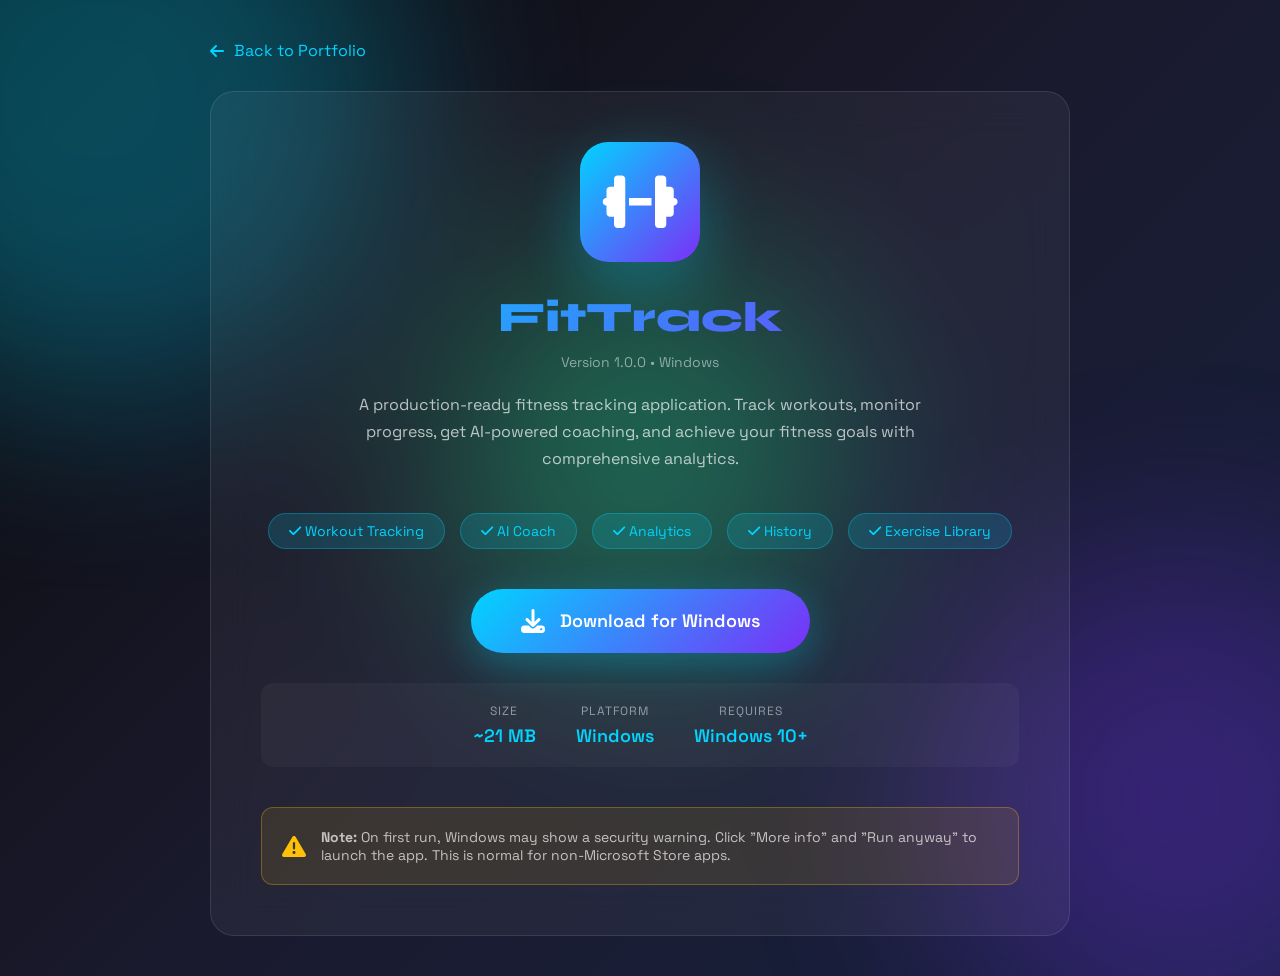
==== fittrack/index.html @ 3ef0afb6 "Added FitTrack app to portfolio" ====
<!DOCTYPE html>
<html lang="en">
<head>
  <meta charset="UTF-8">
  <meta name="viewport" content="width=device-width, initial-scale=1.0">
  <title>FitTrack - Download | AA Elements</title>
  <link rel="icon" type="image/x-icon" href="../favicon.ico">
  <link rel="icon" type="image/png" sizes="32x32" href="../favicon-32x32.png">
  <link href="https://fonts.googleapis.com/css2?family=Space+Grotesk:wght@300;400;500;600;700&family=Syne:wght@400;500;600;700;800&display=swap" rel="stylesheet">
  <link rel="stylesheet" href="https://cdnjs.cloudflare.com/ajax/libs/font-awesome/6.5.1/css/all.min.css">
  <style>
    * {
      margin: 0;
      padding: 0;
      box-sizing: border-box;
    }

    body {
      font-family: 'Space Grotesk', sans-serif;
      background: linear-gradient(135deg, #0a0a0a 0%, #1a1a2e 50%, #16213e 100%);
      min-height: 100vh;
      color: #fff;
      overflow-x: hidden;
    }

    .bg-shapes {
      position: fixed;
      top: 0;
      left: 0;
      width: 100%;
      height: 100%;
      pointer-events: none;
      z-index: 0;
    }

    .blob {
      position: absolute;
      border-radius: 50%;
      filter: blur(100px);
      opacity: 0.3;
      animation: float 20s infinite ease-in-out;
    }

    .blob-1 {
      width: 600px;
      height: 600px;
      background: #00d4ff;
      top: -200px;
      left: -200px;
      animation-delay: 0s;
    }

    .blob-2 {
      width: 500px;
      height: 500px;
      background: #7b2ff7;
      bottom: -150px;
      right: -150px;
      animation-delay: -5s;
    }

    .blob-3 {
      width: 400px;
      height: 400px;
      background: #00ff88;
      top: 50%;
      left: 50%;
      transform: translate(-50%, -50%);
      animation-delay: -10s;
    }

    @keyframes float {
      0%, 100% { transform: translate(0, 0) scale(1); }
      25% { transform: translate(50px, -50px) scale(1.1); }
      50% { transform: translate(-30px, 30px) scale(0.9); }
      75% { transform: translate(-50px, -30px) scale(1.05); }
    }

    .container {
      max-width: 900px;
      margin: 0 auto;
      padding: 40px 20px;
      position: relative;
      z-index: 1;
    }

    .back-btn {
      display: inline-flex;
      align-items: center;
      gap: 10px;
      color: #00d4ff;
      text-decoration: none;
      font-size: 16px;
      margin-bottom: 30px;
      transition: all 0.3s ease;
    }

    .back-btn:hover {
      color: #fff;
      transform: translateX(-5px);
    }

    .download-card {
      background: rgba(255, 255, 255, 0.05);
      backdrop-filter: blur(20px);
      border: 1px solid rgba(255, 255, 255, 0.1);
      border-radius: 24px;
      padding: 50px;
      text-align: center;
      animation: fadeInUp 0.8s ease forwards;
    }

    @keyframes fadeInUp {
      from {
        opacity: 0;
        transform: translateY(30px);
      }
      to {
        opacity: 1;
        transform: translateY(0);
      }
    }

    .app-icon {
      width: 120px;
      height: 120px;
      background: linear-gradient(135deg, #00d4ff, #7b2ff7);
      border-radius: 28px;
      display: flex;
      align-items: center;
      justify-content: center;
      margin: 0 auto 30px;
      box-shadow: 0 20px 60px rgba(0, 212, 255, 0.3);
    }

    .app-icon i {
      font-size: 60px;
      color: #fff;
    }

    h1 {
      font-family: 'Syne', sans-serif;
      font-size: 42px;
      font-weight: 800;
      margin-bottom: 10px;
      background: linear-gradient(135deg, #00d4ff, #7b2ff7);
      -webkit-background-clip: text;
      -webkit-text-fill-color: transparent;
      background-clip: text;
    }

    .version {
      color: rgba(255, 255, 255, 0.5);
      font-size: 14px;
      margin-bottom: 20px;
    }

    .description {
      color: rgba(255, 255, 255, 0.7);
      font-size: 16px;
      line-height: 1.7;
      max-width: 600px;
      margin: 0 auto 40px;
    }

    .features {
      display: flex;
      flex-wrap: wrap;
      justify-content: center;
      gap: 15px;
      margin-bottom: 40px;
    }

    .feature-tag {
      background: rgba(0, 212, 255, 0.15);
      border: 1px solid rgba(0, 212, 255, 0.3);
      padding: 8px 20px;
      border-radius: 50px;
      font-size: 14px;
      color: #00d4ff;
    }

    .download-btn {
      display: inline-flex;
      align-items: center;
      gap: 15px;
      background: linear-gradient(135deg, #00d4ff, #7b2ff7);
      color: #fff;
      text-decoration: none;
      padding: 20px 50px;
      border-radius: 60px;
      font-size: 18px;
      font-weight: 600;
      transition: all 0.3s ease;
      box-shadow: 0 10px 40px rgba(0, 212, 255, 0.3);
    }

    .download-btn:hover {
      transform: translateY(-3px);
      box-shadow: 0 15px 50px rgba(0, 212, 255, 0.5);
    }

    .download-btn i {
      font-size: 24px;
    }

    .file-info {
      margin-top: 30px;
      padding: 20px;
      background: rgba(255, 255, 255, 0.03);
      border-radius: 12px;
      display: flex;
      justify-content: center;
      gap: 40px;
      flex-wrap: wrap;
    }

    .info-item {
      text-align: center;
    }

    .info-item .label {
      font-size: 12px;
      color: rgba(255, 255, 255, 0.5);
      text-transform: uppercase;
      letter-spacing: 1px;
      margin-bottom: 5px;
    }

    .info-item .value {
      font-size: 18px;
      font-weight: 600;
      color: #00d4ff;
    }

    .warning {
      margin-top: 40px;
      padding: 20px;
      background: rgba(255, 193, 7, 0.1);
      border: 1px solid rgba(255, 193, 7, 0.3);
      border-radius: 12px;
      display: flex;
      align-items: center;
      gap: 15px;
    }

    .warning i {
      font-size: 24px;
      color: #ffc107;
    }

    .warning p {
      color: rgba(255, 255, 255, 0.7);
      font-size: 14px;
      text-align: left;
    }

    @media (max-width: 768px) {
      h1 {
        font-size: 32px;
      }

      .download-card {
        padding: 30px 20px;
      }

      .app-icon {
        width: 100px;
        height: 100px;
        border-radius: 24px;
      }

      .app-icon i {
        font-size: 50px;
      }

      .download-btn {
        padding: 15px 35px;
        font-size: 16px;
      }
    }
  </style>
</head>
<body>
  <div class="bg-shapes">
    <div class="blob blob-1"></div>
    <div class="blob blob-2"></div>
    <div class="blob blob-3"></div>
  </div>

  <div class="container">
    <a href="../index.html#projects" class="back-btn">
      <i class="fas fa-arrow-left"></i>
      Back to Portfolio
    </a>

    <div class="download-card">
      <div class="app-icon">
        <i class="fas fa-dumbbell"></i>
      </div>

      <h1>FitTrack</h1>
      <p class="version">Version 1.0.0 • Windows</p>

      <p class="description">
        A production-ready fitness tracking application. Track workouts, monitor progress, 
        get AI-powered coaching, and achieve your fitness goals with comprehensive analytics.
      </p>

      <div class="features">
        <span class="feature-tag"><i class="fas fa-check"></i> Workout Tracking</span>
        <span class="feature-tag"><i class="fas fa-check"></i> AI Coach</span>
        <span class="feature-tag"><i class="fas fa-check"></i> Analytics</span>
        <span class="feature-tag"><i class="fas fa-check"></i> History</span>
        <span class="feature-tag"><i class="fas fa-check"></i> Exercise Library</span>
      </div>

      <a href="fittrack.exe" download class="download-btn">
        <i class="fas fa-download"></i>
        Download for Windows
      </a>

      <div class="file-info">
        <div class="info-item">
          <div class="label">Size</div>
          <div class="value">~21 MB</div>
        </div>
        <div class="info-item">
          <div class="label">Platform</div>
          <div class="value">Windows</div>
        </div>
        <div class="info-item">
          <div class="label">Requires</div>
          <div class="value">Windows 10+</div>
        </div>
      </div>

      <div class="warning">
        <i class="fas fa-exclamation-triangle"></i>
        <p>
          <strong>Note:</strong> On first run, Windows may show a security warning. Click "More info" 
          and "Run anyway" to launch the app. This is normal for non-Microsoft Store apps.
        </p>
      </div>
    </div>
  </div>
</body>
</html>
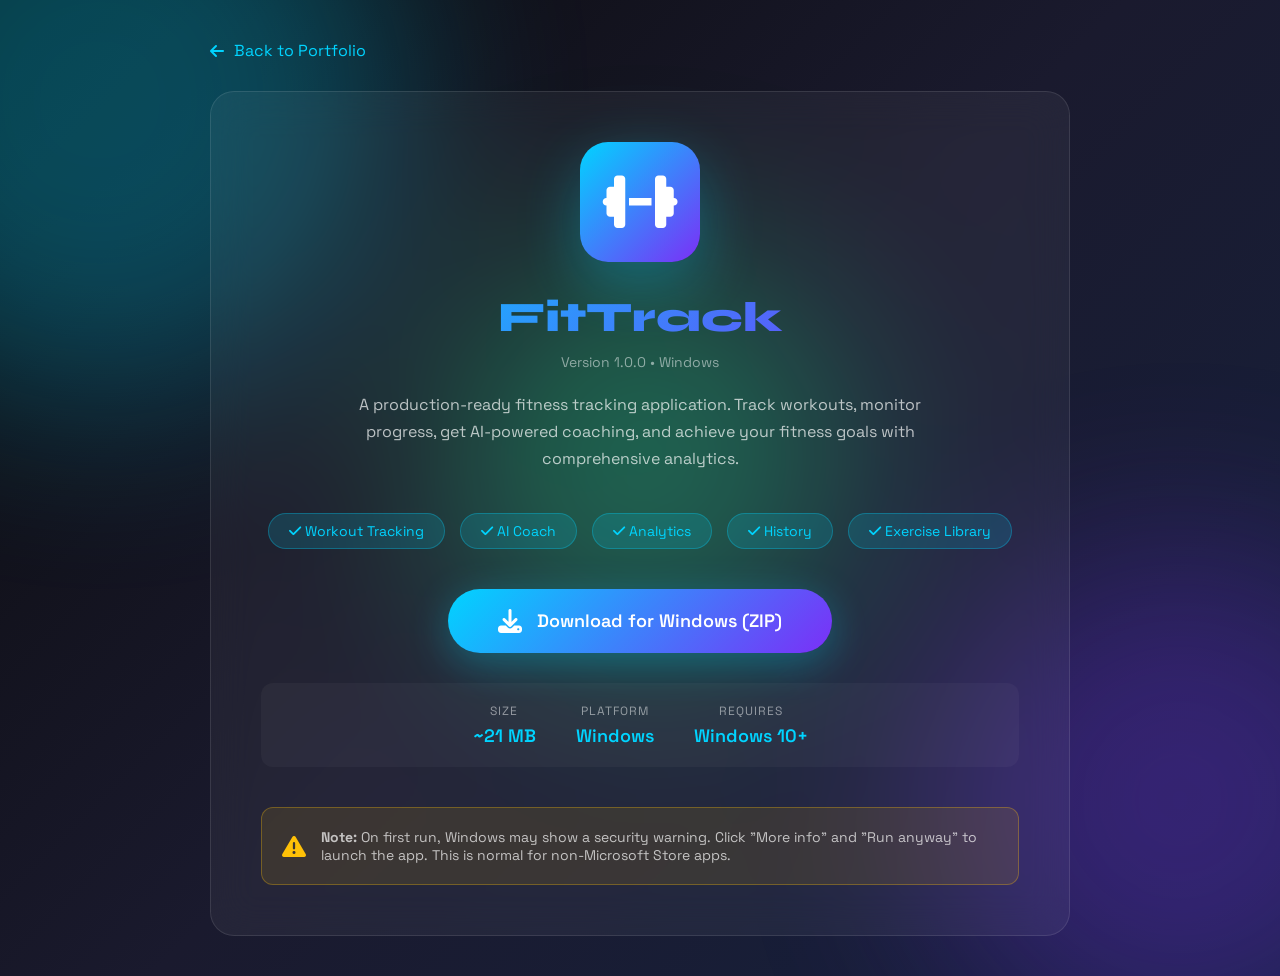
==== commit dc0a1713: "Added zip package for FitTrack download" ====
--- a/fittrack/index.html
+++ b/fittrack/index.html
@@ -315,9 +315,9 @@
         <span class="feature-tag"><i class="fas fa-check"></i> Exercise Library</span>
       </div>
 
-      <a href="fittrack.exe" download class="download-btn">
+      <a href="../FitTrack-Windows.zip" download class="download-btn">
         <i class="fas fa-download"></i>
-        Download for Windows
+        Download for Windows (ZIP)
       </a>
 
       <div class="file-info">
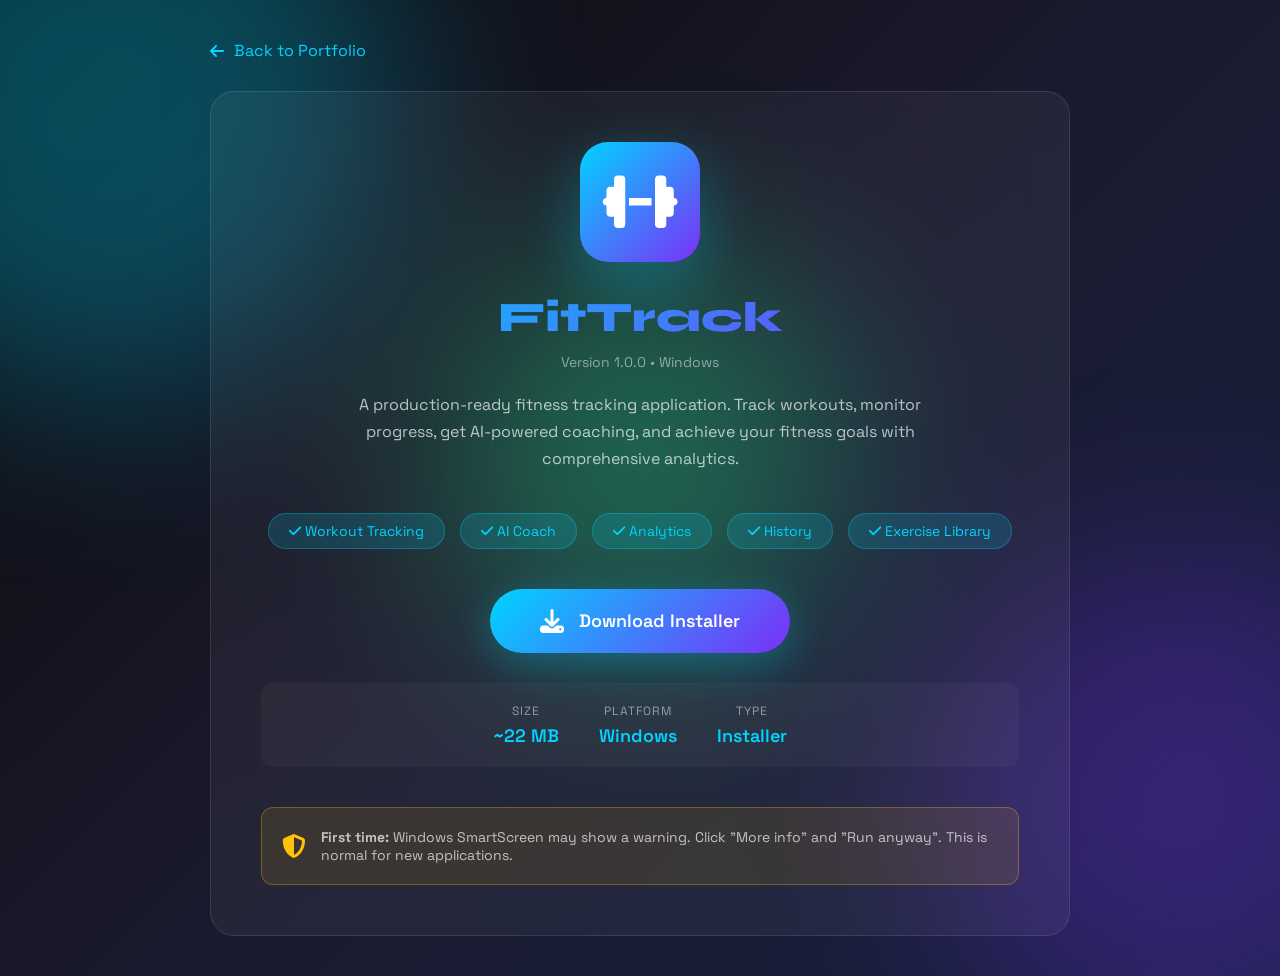
==== commit 3f1d0325: "Added installer for FitTrack" ====
--- a/fittrack/index.html
+++ b/fittrack/index.html
@@ -315,31 +315,31 @@
         <span class="feature-tag"><i class="fas fa-check"></i> Exercise Library</span>
       </div>
 
-      <a href="../FitTrack-Windows.zip" download class="download-btn">
+      <a href="../installer/FitTrack-Setup.exe" download class="download-btn">
         <i class="fas fa-download"></i>
-        Download for Windows (ZIP)
+        Download Installer
       </a>
 
       <div class="file-info">
         <div class="info-item">
           <div class="label">Size</div>
-          <div class="value">~21 MB</div>
+          <div class="value">~22 MB</div>
         </div>
         <div class="info-item">
           <div class="label">Platform</div>
           <div class="value">Windows</div>
         </div>
         <div class="info-item">
-          <div class="label">Requires</div>
-          <div class="value">Windows 10+</div>
+          <div class="label">Type</div>
+          <div class="value">Installer</div>
         </div>
       </div>
 
       <div class="warning">
-        <i class="fas fa-exclamation-triangle"></i>
+        <i class="fas fa-shield-alt"></i>
         <p>
-          <strong>Note:</strong> On first run, Windows may show a security warning. Click "More info" 
-          and "Run anyway" to launch the app. This is normal for non-Microsoft Store apps.
+          <strong>First time:</strong> Windows SmartScreen may show a warning. Click "More info" 
+          and "Run anyway". This is normal for new applications.
         </p>
       </div>
     </div>
